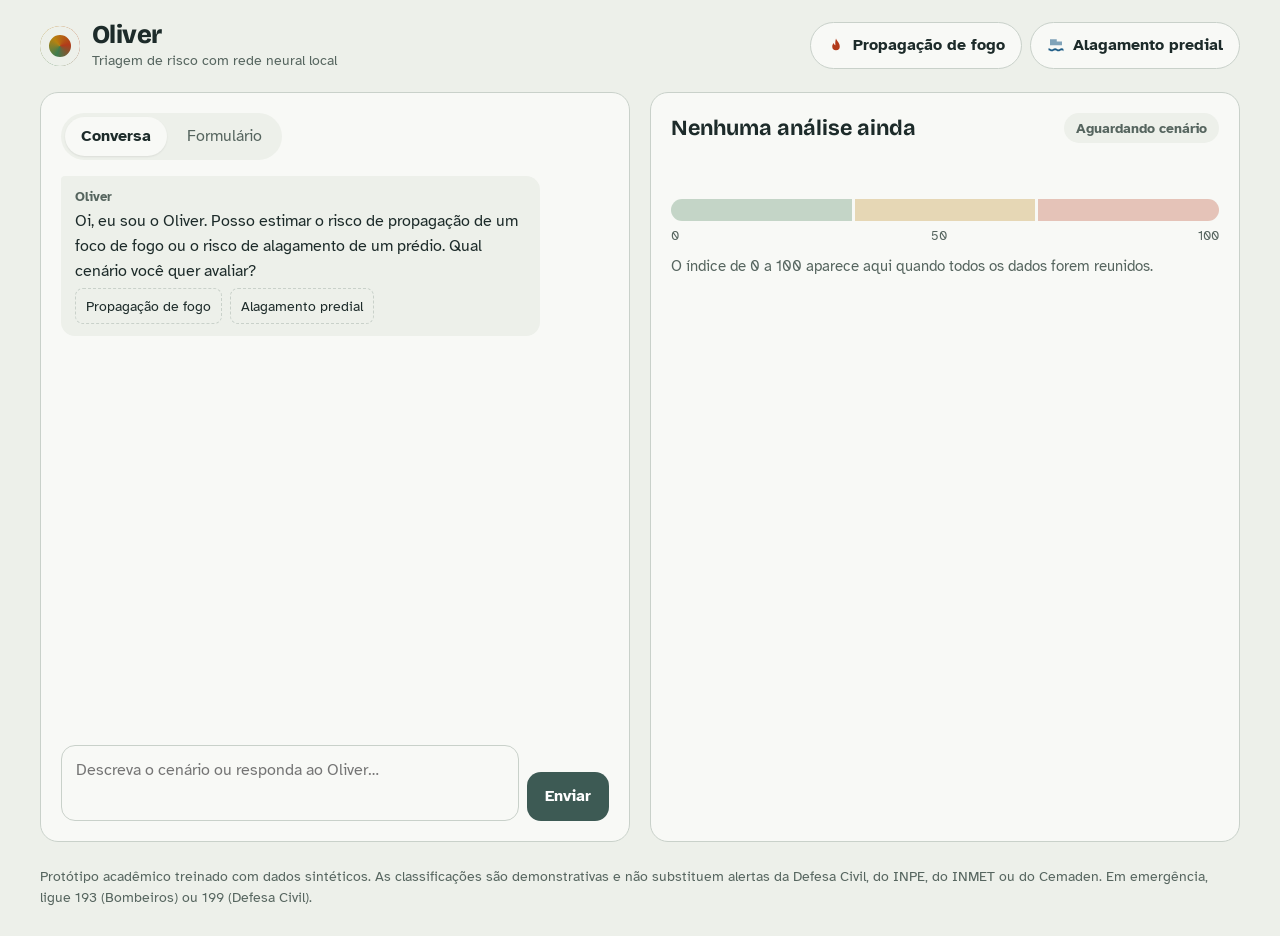
==== static/index.html @ fa134bd2 "Oliver: rede neural de triagem de fogo e alagamento com site, login e relatório Co-Authored-By: Clau" ====
<!doctype html>
<html lang="pt-BR">
<head>
  <meta charset="utf-8">
  <meta name="viewport" content="width=device-width, initial-scale=1">
  <title>Oliver · Triagem de risco</title>
  <meta name="description" content="Oliver: rede neural demonstrativa para triagem de risco de propagação de fogo e alagamento predial.">
  <link rel="preconnect" href="https://fonts.googleapis.com">
  <link rel="preconnect" href="https://fonts.gstatic.com" crossorigin>
  <link href="https://fonts.googleapis.com/css2?family=Atkinson+Hyperlegible:wght@400;700&family=Bricolage+Grotesque:opsz,wght@12..96,500;12..96,700;12..96,800&display=swap" rel="stylesheet">
  <link rel="stylesheet" href="style.css">
</head>
<body data-domain="">
  <header class="topbar">
    <div class="brand">
      <span class="brand-mark" aria-hidden="true"></span>
      <div>
        <h1>Oliver</h1>
        <p>Triagem de risco com rede neural local</p>
      </div>
    </div>
    <div class="top-right">
    <nav class="scenario" aria-label="Cenário de análise">
      <button type="button" class="scenario-btn" data-domain="fire" aria-pressed="false">
        <svg viewBox="0 0 24 24" aria-hidden="true"><path d="M12 2c1 3.5 5 5.5 5 10.5A5 5 0 0 1 7 12.5c0-2 1-3.5 2-4.5.3 1.6 1.2 2.6 2.2 3C10.8 8 11 5 12 2Z"/></svg>
        Propagação de fogo
      </button>
      <button type="button" class="scenario-btn" data-domain="flood" aria-pressed="false">
        <svg viewBox="0 0 24 24" aria-hidden="true"><path d="M4 3h9v8H4zM13 6h7v5h-7z" opacity=".55"/><path d="M2 15c2.2 0 2.2 1.5 4.4 1.5S8.6 15 10.8 15s2.2 1.5 4.4 1.5S17.4 15 19.6 15 22 16.5 22 16.5V19s-.2-1.5-2.4-1.5-2.2 1.5-4.4 1.5-2.2-1.5-4.4-1.5S8.6 19 6.4 19 4.2 17.5 2 17.5Z"/></svg>
        Alagamento predial
      </button>
    </nav>
    <div class="account" id="account" hidden>
      <span id="account-name"></span>
      <button type="button" id="logout-btn" class="ghost-btn">Sair</button>
    </div>
    </div>
  </header>

  <main class="layout">
    <!-- Coluna esquerda: entrada de dados -->
    <section class="input-panel" aria-label="Entrada de dados">
      <div class="mode-switch" role="tablist" aria-label="Modo de entrada">
        <button type="button" role="tab" id="tab-chat" aria-selected="true" aria-controls="pane-chat">Conversa</button>
        <button type="button" role="tab" id="tab-form" aria-selected="false" aria-controls="pane-form">Formulário</button>
      </div>

      <!-- Conversa -->
      <div id="pane-chat" role="tabpanel" aria-labelledby="tab-chat" class="pane">
        <ol id="messages" class="messages" aria-live="polite"></ol>
        <form id="chat-form" class="composer" autocomplete="off">
          <label for="chat-input" class="visually-hidden">Mensagem para Oliver</label>
          <textarea id="chat-input" rows="2" placeholder="Descreva o cenário ou responda ao Oliver…" maxlength="12000"></textarea>
          <button type="submit" class="send-btn">Enviar</button>
        </form>
      </div>

      <!-- Formulário estruturado -->
      <div id="pane-form" role="tabpanel" aria-labelledby="tab-form" class="pane" hidden>
        <p class="form-empty" id="form-empty">Escolha um cenário no topo para ver os campos.</p>

        <form id="fire-form" class="data-form" data-domain="fire" hidden novalidate>
          <div class="field full">
            <label for="f-loc">Local</label>
            <input id="f-loc" name="loc" required placeholder="Ex.: Chapada dos Veadeiros, GO">
          </div>
          <fieldset class="field full">
            <legend>Há fogo ativo agora?</legend>
            <div class="radio-row">
              <label><input type="radio" name="active" value="sim" required> Sim</label>
              <label><input type="radio" name="active" value="não"> Não</label>
            </div>
          </fieldset>
          <div class="field">
            <label for="f-wind">Velocidade do vento <span class="unit">km/h</span></label>
            <input id="f-wind" name="wind" type="number" min="0" max="100" step="any" required inputmode="decimal">
          </div>
          <div class="field">
            <label for="f-dir">Direção do vento</label>
            <select id="f-dir" name="dir" required>
              <option value="">Selecione</option>
              <option>norte</option><option>nordeste</option><option>leste</option><option>sudeste</option>
              <option>sul</option><option>sudoeste</option><option>oeste</option><option>noroeste</option>
            </select>
          </div>
          <div class="field">
            <label for="f-hum">Umidade relativa <span class="unit">%</span></label>
            <input id="f-hum" name="hum" type="number" min="0" max="100" step="any" required inputmode="decimal">
          </div>
          <div class="field">
            <label for="f-dry">Secura da vegetação <span class="unit">%</span></label>
            <input id="f-dry" name="dry" type="number" min="0" max="100" step="any" required inputmode="decimal">
          </div>
          <div class="field">
            <label for="f-slope">Declividade <span class="unit">%</span></label>
            <input id="f-slope" name="slope" type="number" min="0" max="100" step="any" required inputmode="decimal">
          </div>
          <p class="form-error" role="alert" hidden></p>
          <button type="submit" class="primary-btn full">Calcular risco de propagação</button>
        </form>

        <form id="flood-form" class="data-form" data-domain="flood" hidden novalidate>
          <div class="field full">
            <label for="a-loc">Local do prédio</label>
            <input id="a-loc" name="loc" required placeholder="Ex.: Centro, São Luís – MA">
          </div>
          <div class="field">
            <label for="a-rain">Chuva acumulada (24 h) <span class="unit">mm</span></label>
            <input id="a-rain" name="rain" type="number" min="0" step="any" required inputmode="decimal">
          </div>
          <div class="field">
            <label for="a-fc">Chuva prevista (24 h) <span class="unit">mm</span></label>
            <input id="a-fc" name="forecast" type="number" min="0" step="any" required inputmode="decimal">
          </div>
          <div class="field">
            <label for="a-dist">Distância de rio/córrego <span class="unit">m</span></label>
            <input id="a-dist" name="dist" type="number" min="0" step="any" required inputmode="decimal">
          </div>
          <div class="field">
            <label for="a-drain">Condição da drenagem</label>
            <select id="a-drain" name="drain" required>
              <option value="">Selecione</option>
              <option value="boa">Boa (bueiros livres)</option>
              <option value="regular">Regular (parcialmente obstruída)</option>
              <option value="ruim">Ruim (entupida ou precária)</option>
            </select>
          </div>
          <div class="field full">
            <label for="a-floor">Piso mais vulnerável</label>
            <select id="a-floor" name="floor" required>
              <option value="">Selecione</option>
              <option value="subsolo">Subsolo ou garagem subterrânea</option>
              <option value="térreo">Térreo</option>
              <option value="pavimento elevado">Pavimento elevado</option>
            </select>
          </div>
          <p class="form-error" role="alert" hidden></p>
          <button type="submit" class="primary-btn full">Calcular risco de alagamento</button>
        </form>
      </div>
    </section>

    <!-- Coluna direita: resultado -->
    <section class="result-panel" aria-label="Resultado da análise" aria-live="polite">
      <div class="gauge-block">
        <div class="gauge-head">
          <h2 id="result-title">Nenhuma análise ainda</h2>
          <span id="risk-badge" class="badge" data-risk="">Aguardando cenário</span>
        </div>
        <div class="gauge" id="gauge" aria-hidden="true">
          <div class="gauge-track">
            <span class="zone" data-zone="Baixo"></span>
            <span class="zone" data-zone="Moderado"></span>
            <span class="zone" data-zone="Alto"></span>
          </div>
          <div class="gauge-needle" id="gauge-needle"><span id="gauge-value">–</span></div>
          <div class="gauge-scale"><span>0</span><span>50</span><span>100</span></div>
        </div>
        <p class="gauge-caption" id="gauge-caption">O índice de 0 a 100 aparece aqui quando todos os dados forem reunidos.</p>
      </div>

      <div class="probs" id="probs" hidden>
        <h3>Probabilidade por classe</h3>
        <ul id="prob-list"></ul>
      </div>

      <div class="findings" id="findings-block" hidden>
        <h3>Dados da análise</h3>
        <div class="table-wrap">
          <table>
            <thead><tr><th scope="col">Item</th><th scope="col">Valor</th><th scope="col">Situação</th></tr></thead>
            <tbody id="findings"></tbody>
          </table>
        </div>
      </div>

      <div class="actions" id="actions-block" hidden>
        <h3>Próximos passos</h3>
        <ul id="actions"></ul>
      </div>

      <div class="report" id="report-block" hidden>
        <h3>Relatório em PDF</h3>
        <ul class="report-list" id="report-list"></ul>
        <p class="report-note" id="report-note"></p>
        <div class="report-actions">
          <button type="button" id="pdf-btn" class="primary-btn">Gerar relatório em PDF</button>
          <button type="button" id="other-btn" class="ghost-btn" hidden>Analisar também</button>
        </div>
      </div>

      <button type="button" id="reset-btn" class="ghost-btn" hidden>Nova análise</button>
    </section>
  </main>

  <footer class="disclaimer">
    Protótipo acadêmico treinado com dados sintéticos. As classificações são demonstrativas e não substituem
    alertas da Defesa Civil, do INPE, do INMET ou do Cemaden. Em emergência, ligue 193 (Bombeiros) ou 199 (Defesa Civil).
  </footer>

  <script src="app.js"></script>
</body>
</html>
---- static/style.css ----
:root {
  --paper: #edf0ea;
  --surface: #f8f9f6;
  --ink: #1d2b2a;
  --muted: #56655f;
  --line: #c9d1ca;
  --accent: #3d5a54;
  --accent-soft: #dfe6e1;
  --risk-baixo: #3e7c4f;
  --risk-moderado: #b8820f;
  --risk-alto: #b23a1a;
  --radius-lg: 18px;
  --radius-sm: 8px;
  --font-display: "Bricolage Grotesque", system-ui, sans-serif;
  --font-body: "Atkinson Hyperlegible", system-ui, sans-serif;
}
body[data-domain="fire"]  { --accent: #b23a1a; --accent-soft: #f3ddd3; }
body[data-domain="flood"] { --accent: #1e5c86; --accent-soft: #d6e4ee; }

@media (prefers-color-scheme: dark) {
  :root {
    --paper: #141b1a; --surface: #1c2523; --ink: #e6ece8; --muted: #9daca6; --line: #2f3c39;
    --accent: #8fb3a8; --accent-soft: #24302d;
    --risk-baixo: #6fb07f; --risk-moderado: #e0b14a; --risk-alto: #ec7a55;
  }
  body[data-domain="fire"]  { --accent: #ec7a55; --accent-soft: #3a241c; }
  body[data-domain="flood"] { --accent: #6fa9d6; --accent-soft: #1b2c39; }
}

* { box-sizing: border-box; }
html { -webkit-text-size-adjust: 100%; }
body {
  margin: 0;
  background: var(--paper);
  color: var(--ink);
  font: 400 1rem/1.55 var(--font-body);
  transition: background-color .3s;
}
h1, h2, h3 { font-family: var(--font-display); margin: 0; line-height: 1.15; }
button, input, select, textarea { font: inherit; color: inherit; }
:focus-visible { outline: 3px solid var(--accent); outline-offset: 2px; }
.visually-hidden { position: absolute; width: 1px; height: 1px; overflow: hidden; clip: rect(0 0 0 0); white-space: nowrap; }

/* ---------- Topo ---------- */
.topbar {
  display: flex; flex-wrap: wrap; align-items: center; justify-content: space-between; gap: 16px;
  padding: 20px clamp(16px, 4vw, 40px);
}
.brand { display: flex; align-items: center; gap: 12px; }
.brand-mark {
  width: 40px; height: 40px; border-radius: 50%;
  background: conic-gradient(from 200deg, var(--risk-baixo), var(--risk-moderado), var(--risk-alto), var(--risk-baixo));
  box-shadow: inset 0 0 0 9px var(--paper);
}
.brand h1 { font-size: 1.6rem; font-weight: 800; letter-spacing: -.02em; }
.brand p { margin: 0; color: var(--muted); font-size: .9rem; }

.top-right { display: flex; align-items: center; gap: 16px; flex-wrap: wrap; }
.scenario { display: flex; gap: 8px; flex-wrap: wrap; }
.account { display: flex; align-items: center; gap: 10px; color: var(--muted); font-size: .92rem; }
.account[hidden] { display: none; }
.account .ghost-btn { margin-top: 0; padding: 8px 14px; }
.scenario-btn {
  display: inline-flex; align-items: center; gap: 8px;
  padding: 10px 16px; border-radius: 999px;
  border: 1.5px solid var(--line); background: var(--surface); cursor: pointer;
  font-weight: 700;
}
.scenario-btn svg { width: 18px; height: 18px; fill: currentColor; }
.scenario-btn[data-domain="fire"]  { --c: var(--risk-alto); }
.scenario-btn[data-domain="flood"] { --c: #1e5c86; }
@media (prefers-color-scheme: dark) { .scenario-btn[data-domain="flood"] { --c: #6fa9d6; } }
.scenario-btn svg { color: var(--c); }
.scenario-btn:hover { border-color: var(--c); }
.scenario-btn[aria-pressed="true"] { background: var(--c); border-color: var(--c); color: #fff; }
.scenario-btn[aria-pressed="true"] svg { color: #fff; }

/* ---------- Layout ---------- */
.layout {
  display: grid; grid-template-columns: minmax(0, 1fr) minmax(0, 1fr); gap: 20px;
  padding: 0 clamp(16px, 4vw, 40px) 24px;
  max-width: 1280px; margin: 0 auto;
}
@media (max-width: 900px) { .layout { grid-template-columns: 1fr; } }

.input-panel, .result-panel {
  background: var(--surface); border: 1px solid var(--line); border-radius: var(--radius-lg);
  padding: 20px; min-width: 0;
}
.input-panel { display: flex; flex-direction: column; min-height: 560px; }
@media (min-width: 901px) { .input-panel { height: calc(100vh - 150px); min-height: 520px; position: sticky; top: 16px; } }

/* ---------- Abas ---------- */
.mode-switch {
  display: inline-flex; padding: 4px; gap: 4px; align-self: flex-start;
  background: var(--paper); border-radius: 999px; margin-bottom: 16px;
}
.mode-switch button {
  border: 0; background: transparent; padding: 7px 16px; border-radius: 999px; cursor: pointer; color: var(--muted);
}
.mode-switch button[aria-selected="true"] { background: var(--surface); color: var(--ink); font-weight: 700; box-shadow: 0 1px 2px rgba(0,0,0,.08); }
.pane { display: flex; flex-direction: column; flex: 1; min-height: 0; }
.pane[hidden] { display: none; }

/* ---------- Conversa ---------- */
.messages { list-style: none; margin: 0; padding: 0 4px 0 0; flex: 1; overflow-y: auto; display: flex; flex-direction: column; gap: 12px; }
.msg { max-width: 88%; padding: 12px 14px; border-radius: 14px; white-space: pre-wrap; overflow-wrap: anywhere; }
.msg.bot { background: var(--paper); border-top-left-radius: 4px; align-self: flex-start; }
.msg.user { background: var(--accent); color: #fff; border-top-right-radius: 4px; align-self: flex-end; }
@media (prefers-color-scheme: dark) { .msg.user { color: #10181a; } }
.msg.error { background: transparent; border: 1.5px solid var(--risk-alto); color: var(--ink); align-self: stretch; max-width: none; }
.msg .who { display: block; font-size: .8rem; color: var(--muted); margin-bottom: 2px; font-weight: 700; }
.msg.user .who { color: inherit; opacity: .8; }
.msg.typing { color: var(--muted); }
.typing-dots span { display: inline-block; width: 6px; height: 6px; margin-right: 3px; border-radius: 50%; background: currentColor; animation: blink 1.2s infinite; }
.typing-dots span:nth-child(2) { animation-delay: .2s; } .typing-dots span:nth-child(3) { animation-delay: .4s; }
@keyframes blink { 0%, 80%, 100% { opacity: .25; } 40% { opacity: 1; } }

.quick { display: flex; flex-wrap: wrap; gap: 8px; margin-top: 4px; }
.quick button {
  border: 1.5px dashed var(--line); background: transparent; border-radius: var(--radius-sm);
  padding: 6px 10px; cursor: pointer; font-size: .9rem; text-align: left;
}
.quick button:hover { border-color: var(--accent); border-style: solid; }

.composer { display: flex; gap: 8px; margin-top: 14px; align-items: flex-end; }
.composer textarea {
  flex: 1; resize: none; min-height: 48px; max-height: 160px;
  padding: 12px 14px; border-radius: 14px; border: 1.5px solid var(--line); background: var(--surface);
}
.composer textarea:focus { border-color: var(--accent); outline: none; }
.send-btn, .primary-btn {
  border: 0; background: var(--accent); color: #fff; font-weight: 700; cursor: pointer;
  padding: 12px 18px; border-radius: 14px;
}
@media (prefers-color-scheme: dark) { .send-btn, .primary-btn { color: #10181a; } }
.send-btn:disabled, .primary-btn:disabled { opacity: .5; cursor: wait; }

/* ---------- Formulário ---------- */
.form-empty { color: var(--muted); }
.data-form { display: grid; grid-template-columns: 1fr 1fr; gap: 14px 16px; overflow-y: auto; padding-right: 4px; }
.data-form[hidden] { display: none; }
@media (max-width: 520px) { .data-form { grid-template-columns: 1fr; } }
.field { display: flex; flex-direction: column; gap: 6px; min-width: 0; border: 0; padding: 0; margin: 0; }
.field.full, .full { grid-column: 1 / -1; }
.field label, .field legend { font-weight: 700; font-size: .92rem; padding: 0; }
.unit { color: var(--muted); font-weight: 400; }
.field input, .field select {
  padding: 10px 12px; border-radius: var(--radius-sm); border: 1.5px solid var(--line); background: var(--surface); width: 100%;
}
.field input:focus, .field select:focus { border-color: var(--accent); outline: none; }
.field input[aria-invalid="true"], .field select[aria-invalid="true"] { border-color: var(--risk-alto); }
.radio-row { display: flex; gap: 20px; }
.radio-row label { font-weight: 400; display: flex; align-items: center; gap: 6px; cursor: pointer; }
.radio-row input { accent-color: var(--accent); width: 18px; height: 18px; }
.form-error { grid-column: 1 / -1; margin: 0; color: var(--risk-alto); font-weight: 700; }

/* ---------- Resultado / termômetro ---------- */
.gauge-head { display: flex; align-items: center; justify-content: space-between; gap: 12px; flex-wrap: wrap; }
.gauge-head h2 { font-size: 1.35rem; }
.badge {
  padding: 4px 12px; border-radius: 999px; font-weight: 700; font-size: .9rem;
  background: var(--paper); color: var(--muted);
}
.badge[data-risk="Baixo"]    { background: var(--risk-baixo); color: #fff; }
.badge[data-risk="Moderado"] { background: var(--risk-moderado); color: #fff; }
.badge[data-risk="Alto"]     { background: var(--risk-alto); color: #fff; }

.gauge { position: relative; margin: 56px 0 8px; }
.gauge-track { display: flex; height: 22px; border-radius: 999px; overflow: hidden; gap: 3px; }
.zone { flex: 1; opacity: .28; transition: opacity .4s; }
.zone[data-zone="Baixo"]    { background: var(--risk-baixo); }
.zone[data-zone="Moderado"] { background: var(--risk-moderado); }
.zone[data-zone="Alto"]     { background: var(--risk-alto); }
.zone.on { opacity: 1; }
.gauge-needle {
  position: absolute; top: -48px; left: 0; transform: translateX(-50%);
  display: flex; flex-direction: column; align-items: center;
  transition: left .9s cubic-bezier(.2,.8,.2,1); opacity: 0;
}
.gauge.has-value .gauge-needle { opacity: 1; }
.gauge-needle span {
  font-family: var(--font-display); font-weight: 800; font-size: 1.9rem; line-height: 1; letter-spacing: -.03em;
}
.gauge-needle::after { content: ""; width: 3px; height: 34px; margin-top: 4px; background: var(--ink); border-radius: 2px; }
.gauge-scale { display: flex; justify-content: space-between; color: var(--muted); font-size: .8rem; margin-top: 6px; }
.gauge-caption { color: var(--muted); margin: 8px 0 0; font-size: .92rem; }

.result-panel h3 { font-size: 1.05rem; margin: 26px 0 10px; }
.probs ul { list-style: none; margin: 0; padding: 0; display: grid; gap: 8px; }
.prob { display: grid; grid-template-columns: 84px 1fr 56px; align-items: center; gap: 10px; font-size: .95rem; }
.prob-bar { height: 10px; background: var(--paper); border-radius: 999px; overflow: hidden; }
.prob-bar i { display: block; height: 100%; width: 0; border-radius: inherit; transition: width .8s ease; }
.prob-val { text-align: right; font-variant-numeric: tabular-nums; }

.table-wrap { overflow-x: auto; border: 1px solid var(--line); border-radius: var(--radius-sm); }
table { width: 100%; border-collapse: collapse; font-size: .93rem; }
th, td { text-align: left; padding: 9px 12px; vertical-align: top; }
thead th { background: var(--paper); font-weight: 700; }
tbody tr + tr td { border-top: 1px solid var(--line); }
td.missing { color: var(--risk-alto); font-weight: 700; }
.dot { display: inline-flex; align-items: center; gap: 6px; white-space: nowrap; }
.dot::before { content: ""; width: 9px; height: 9px; border-radius: 50%; background: var(--line); }
.dot[data-risk="Baixo"]::before    { background: var(--risk-baixo); }
.dot[data-risk="Moderado"]::before { background: var(--risk-moderado); }
.dot[data-risk="Alto"]::before     { background: var(--risk-alto); }
td small { display: block; color: var(--muted); }

.actions ul { margin: 0; padding-left: 20px; display: grid; gap: 6px; }
.ghost-btn {
  margin-top: 22px; border: 1.5px solid var(--line); background: transparent; border-radius: 999px;
  padding: 9px 18px; cursor: pointer; font-weight: 700;
}
.ghost-btn:hover { border-color: var(--accent); }

/* ---------- Relatório ---------- */
.report {
  margin-top: 26px; padding: 16px; border-radius: 14px;
  background: linear-gradient(100deg, rgba(178,58,26,.08), rgba(30,92,134,.08));
  border: 1px solid var(--line);
}
.report h3 { margin-top: 0 !important; }
.report-list { list-style: none; margin: 0 0 8px; padding: 0; display: grid; gap: 6px; font-size: .95rem; }
.report-list li { display: flex; gap: 8px; align-items: baseline; }
.report-list li::before { content: ""; flex: none; width: 10px; height: 10px; border-radius: 50%; transform: translateY(1px); }
.report-list li.ok::before { background: var(--risk-baixo); }
.report-list li.todo { color: var(--muted); }
.report-list li.todo::before { border: 1.5px dashed var(--muted); }
.report-note { margin: 0 0 12px; color: var(--muted); font-size: .9rem; }
.report-actions { display: flex; flex-wrap: wrap; gap: 10px; align-items: center; }
.report-actions .ghost-btn { margin-top: 0; }

.report-modal {
  position: fixed; inset: 0; z-index: 50; display: flex; flex-direction: column;
  background: rgba(15, 25, 24, .72); padding: max(16px, env(safe-area-inset-top, 0px)) max(16px, env(safe-area-inset-right, 0px)) 16px max(16px, env(safe-area-inset-left, 0px));
}
.report-modal[hidden] { display: none; }
.report-modal-bar {
  display: flex; align-items: center; justify-content: space-between; gap: 12px; flex-wrap: wrap;
  background: var(--surface); border-radius: 14px 14px 0 0; padding: 12px 16px;
}
.report-modal-bar p { margin: 0; color: var(--muted); font-size: .9rem; min-width: 0; flex: 1 1 240px; }
.report-modal-bar .ghost-btn { margin-top: 0; }
.report-modal iframe { flex: 1; width: 100%; border: 0; background: #fff; border-radius: 0 0 14px 14px; }

.disclaimer {
  max-width: 1280px; margin: 0 auto; padding: 0 clamp(16px, 4vw, 40px) 28px;
  color: var(--muted); font-size: .85rem;
}

@media (prefers-reduced-motion: reduce) {
  *, *::before, *::after { transition: none !important; animation: none !important; }
}
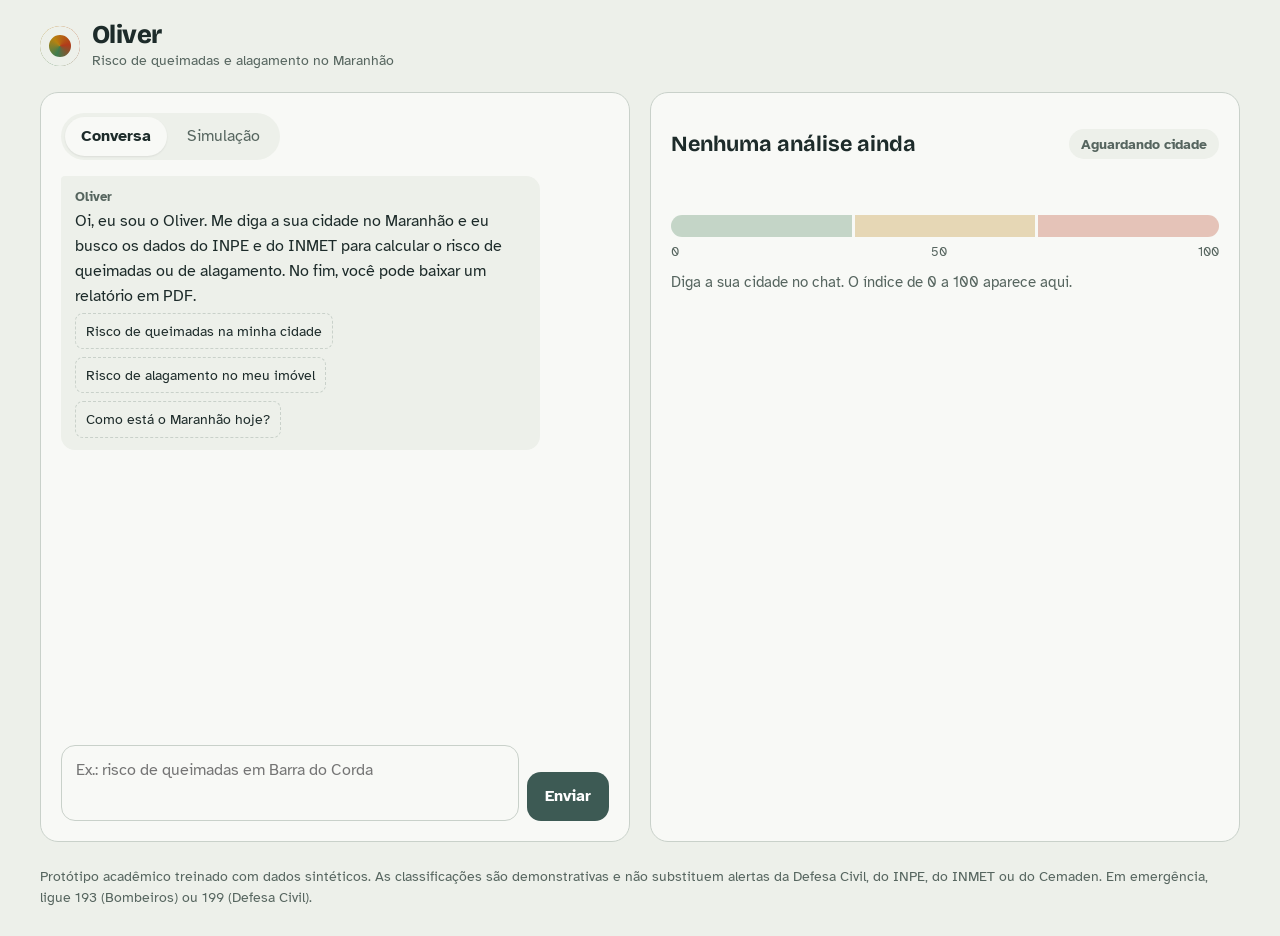
==== commit d9ecf439: "Oliver regional: conversa por município do Maranhão com dados do INPE, INMET e Open-Meteo Co-Authore" ====
--- a/static/index.html
+++ b/static/index.html
@@ -16,20 +16,10 @@
       <span class="brand-mark" aria-hidden="true"></span>
       <div>
         <h1>Oliver</h1>
-        <p>Triagem de risco com rede neural local</p>
+        <p>Risco de queimadas e alagamento no Maranhão</p>
       </div>
     </div>
     <div class="top-right">
-    <nav class="scenario" aria-label="Cenário de análise">
-      <button type="button" class="scenario-btn" data-domain="fire" aria-pressed="false">
-        <svg viewBox="0 0 24 24" aria-hidden="true"><path d="M12 2c1 3.5 5 5.5 5 10.5A5 5 0 0 1 7 12.5c0-2 1-3.5 2-4.5.3 1.6 1.2 2.6 2.2 3C10.8 8 11 5 12 2Z"/></svg>
-        Propagação de fogo
-      </button>
-      <button type="button" class="scenario-btn" data-domain="flood" aria-pressed="false">
-        <svg viewBox="0 0 24 24" aria-hidden="true"><path d="M4 3h9v8H4zM13 6h7v5h-7z" opacity=".55"/><path d="M2 15c2.2 0 2.2 1.5 4.4 1.5S8.6 15 10.8 15s2.2 1.5 4.4 1.5S17.4 15 19.6 15 22 16.5 22 16.5V19s-.2-1.5-2.4-1.5-2.2 1.5-4.4 1.5-2.2-1.5-4.4-1.5S8.6 19 6.4 19 4.2 17.5 2 17.5Z"/></svg>
-        Alagamento predial
-      </button>
-    </nav>
     <div class="account" id="account" hidden>
       <span id="account-name"></span>
       <button type="button" id="logout-btn" class="ghost-btn">Sair</button>
@@ -42,7 +32,7 @@
     <section class="input-panel" aria-label="Entrada de dados">
       <div class="mode-switch" role="tablist" aria-label="Modo de entrada">
         <button type="button" role="tab" id="tab-chat" aria-selected="true" aria-controls="pane-chat">Conversa</button>
-        <button type="button" role="tab" id="tab-form" aria-selected="false" aria-controls="pane-form">Formulário</button>
+        <button type="button" role="tab" id="tab-form" aria-selected="false" aria-controls="pane-form">Simulação</button>
       </div>
 
       <!-- Conversa -->
@@ -50,16 +40,22 @@
         <ol id="messages" class="messages" aria-live="polite"></ol>
         <form id="chat-form" class="composer" autocomplete="off">
           <label for="chat-input" class="visually-hidden">Mensagem para Oliver</label>
-          <textarea id="chat-input" rows="2" placeholder="Descreva o cenário ou responda ao Oliver…" maxlength="12000"></textarea>
+          <textarea id="chat-input" rows="2" placeholder="Ex.: risco de queimadas em Barra do Corda" maxlength="12000"></textarea>
           <button type="submit" class="send-btn">Enviar</button>
         </form>
       </div>
 
       <!-- Formulário estruturado -->
       <div id="pane-form" role="tabpanel" aria-labelledby="tab-form" class="pane" hidden>
-        <p class="form-empty" id="form-empty">Escolha um cenário no topo para ver os campos.</p>
-
-        <form id="fire-form" class="data-form" data-domain="fire" hidden novalidate>
+        <div class="sim-head">
+          <div class="sim-switch" role="group" aria-label="Tipo de simulação">
+            <button type="button" data-sim="fire" aria-pressed="true">Fogo</button>
+            <button type="button" data-sim="flood" aria-pressed="false">Alagamento</button>
+          </div>
+          <p class="sim-note">Teste a rede neural com valores escolhidos por você, sem usar os dados oficiais.</p>
+        </div>
+
+        <form id="fire-form" class="data-form" data-domain="fire" novalidate>
           <div class="field full">
             <label for="f-loc">Local</label>
             <input id="f-loc" name="loc" required placeholder="Ex.: Chapada dos Veadeiros, GO">
@@ -142,6 +138,7 @@
 
     <!-- Coluna direita: resultado -->
     <section class="result-panel" aria-label="Resultado da análise" aria-live="polite">
+      <div class="result-switch" id="result-switch" role="tablist" aria-label="Resultados" hidden></div>
       <div class="gauge-block">
         <div class="gauge-head">
           <h2 id="result-title">Nenhuma análise ainda</h2>
@@ -157,6 +154,12 @@
           <div class="gauge-scale"><span>0</span><span>50</span><span>100</span></div>
         </div>
         <p class="gauge-caption" id="gauge-caption">O índice de 0 a 100 aparece aqui quando todos os dados forem reunidos.</p>
+      </div>
+
+      <div class="map-block" id="map-block" hidden>
+        <h3>Focos de calor na região</h3>
+        <div id="map" class="map" role="img" aria-label="Mapa com o município e os focos de calor das últimas 48 horas"></div>
+        <p class="map-caption" id="map-caption"></p>
       </div>
 
       <div class="probs" id="probs" hidden>
@@ -179,6 +182,12 @@
         <ul id="actions"></ul>
       </div>
 
+      <div class="sources" id="sources-block" hidden>
+        <h3>Fontes dos dados</h3>
+        <p class="sources-time" id="sources-time"></p>
+        <ul id="sources"></ul>
+      </div>
+
       <div class="report" id="report-block" hidden>
         <h3>Relatório em PDF</h3>
         <ul class="report-list" id="report-list"></ul>
--- a/static/style.css
+++ b/static/style.css
@@ -213,6 +213,32 @@
 }
 .ghost-btn:hover { border-color: var(--accent); }
 
+/* ---------- Simulação ---------- */
+.sim-head { display: flex; flex-direction: column; gap: 8px; margin-bottom: 14px; }
+.sim-switch { display: inline-flex; gap: 4px; padding: 4px; background: var(--paper); border-radius: 999px; align-self: flex-start; }
+.sim-switch button { border: 0; background: transparent; padding: 6px 14px; border-radius: 999px; cursor: pointer; color: var(--muted); }
+.sim-switch button[aria-pressed="true"] { background: var(--surface); color: var(--ink); font-weight: 700; box-shadow: 0 1px 2px rgba(0,0,0,.08); }
+.sim-note { margin: 0; color: var(--muted); font-size: .9rem; }
+
+/* ---------- Vários resultados ---------- */
+.result-switch { display: flex; flex-wrap: wrap; gap: 8px; margin-bottom: 16px; }
+.chip {
+  border: 1.5px solid var(--line); background: transparent; border-radius: 999px; padding: 7px 14px;
+  cursor: pointer; font-weight: 700; display: inline-flex; align-items: center; gap: 8px;
+}
+.chip::before { content: ""; width: 9px; height: 9px; border-radius: 50%; background: var(--line); }
+.chip[data-risk="Baixo"]::before { background: var(--risk-baixo); }
+.chip[data-risk="Moderado"]::before { background: var(--risk-moderado); }
+.chip[data-risk="Alto"]::before { background: var(--risk-alto); }
+.chip[aria-selected="true"] { border-color: var(--accent); background: var(--accent-soft); }
+
+/* ---------- Mapa e fontes ---------- */
+.map { height: 300px; border-radius: 12px; overflow: hidden; border: 1px solid var(--line); background: var(--paper); z-index: 0; }
+.map-caption { margin: 8px 0 0; color: var(--muted); font-size: .85rem; }
+.sources-time { margin: 0 0 6px; color: var(--muted); font-size: .9rem; }
+.sources ul { margin: 0; padding-left: 20px; display: grid; gap: 4px; font-size: .93rem; }
+.sources a { color: var(--accent); }
+
 /* ---------- Relatório ---------- */
 .report {
   margin-top: 26px; padding: 16px; border-radius: 14px;
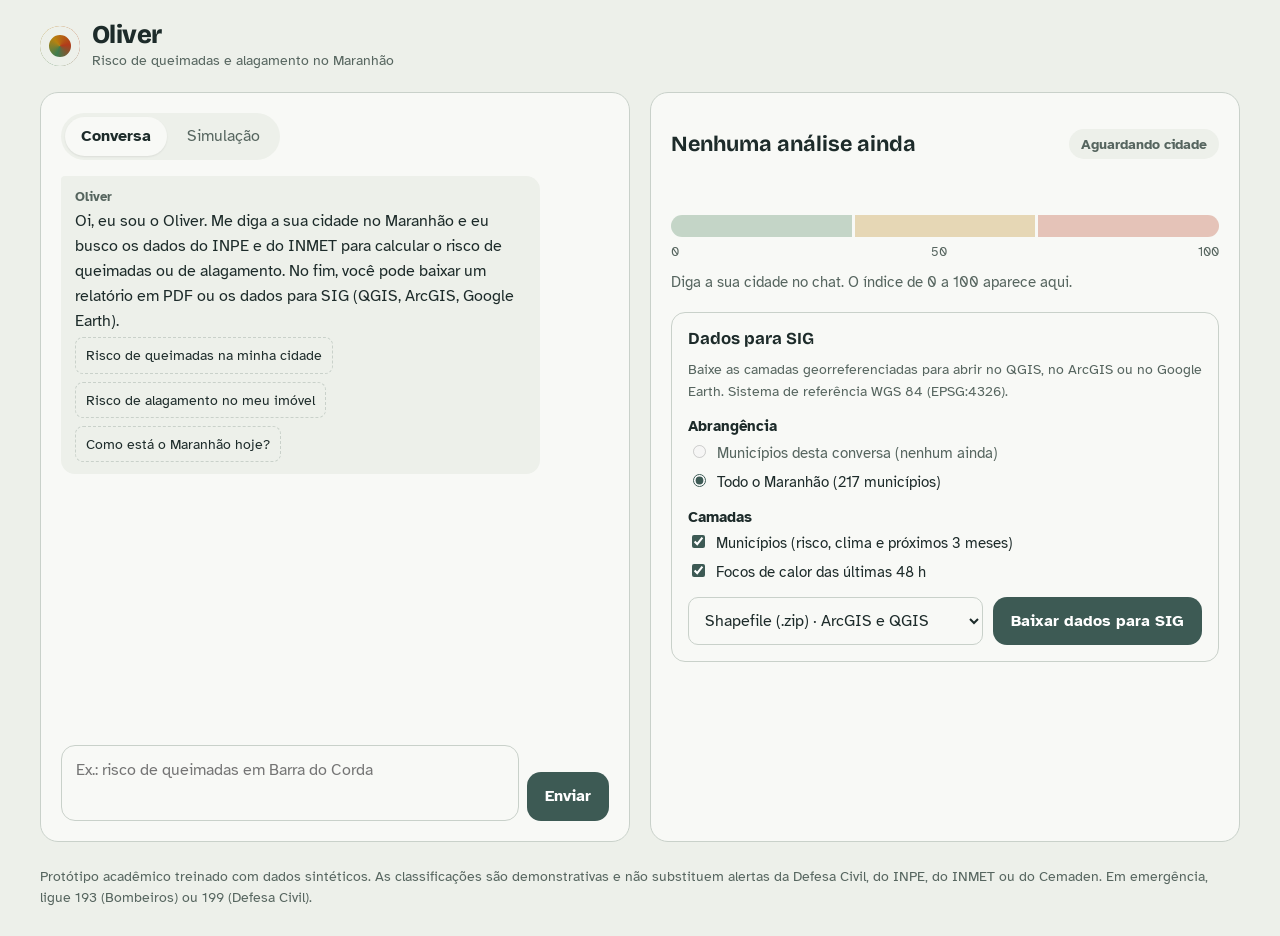
==== commit e434923a: "Exportação de dados georreferenciados para SIG: Shapefile, GeoPackage, GeoJSON, KML e CSV Co-Authore" ====
--- a/static/index.html
+++ b/static/index.html
@@ -162,9 +162,29 @@
         <p class="map-caption" id="map-caption"></p>
       </div>
 
-      <div class="probs" id="probs" hidden>
-        <h3>Probabilidade por classe</h3>
-        <ul id="prob-list"></ul>
+      <div class="season" id="season-block" hidden>
+        <h3>Próximos 3 meses</h3>
+        <p class="season-lead" id="season-lead"></p>
+        <div class="season-cards" id="season-cards"></div>
+        <div class="chart" id="season-chart"></div>
+        <p class="chart-caption" id="season-caption"></p>
+      </div>
+
+      <div class="big-fires" id="big-fires" hidden>
+        <h3>Focos mais intensos (últimas 48 h)</h3>
+        <ol id="big-fires-list"></ol>
+        <p class="map-caption">Intensidade medida pela potência radiativa do fogo (FRP), em megawatts. Quanto maior, mais forte o incêndio. Fonte: INPE.</p>
+      </div>
+
+      <div class="chart-block" id="chart-block" hidden>
+        <h3 id="chart-title">Focos de calor por dia</h3>
+        <div class="chart" id="chart"></div>
+        <p class="chart-caption" id="chart-caption"></p>
+        <details class="chart-table">
+          <summary>Ver os números em tabela</summary>
+          <div class="table-wrap"><table id="chart-table"></table></div>
+        </details>
+        <p class="confidence" id="confidence"></p>
       </div>
 
       <div class="findings" id="findings-block" hidden>
@@ -198,6 +218,34 @@
         </div>
       </div>
 
+      <div class="sig" id="sig-block">
+        <h3>Dados para SIG</h3>
+        <p class="sig-note">Baixe as camadas georreferenciadas para abrir no QGIS, no ArcGIS ou no Google Earth. Sistema de referência WGS 84 (EPSG:4326).</p>
+        <form id="sig-form" class="sig-form">
+          <fieldset class="sig-field">
+            <legend>Abrangência</legend>
+            <label><input type="radio" name="escopo" value="cidades" id="sig-escopo-cidades"> <span id="sig-cidades-label">Municípios desta conversa</span></label>
+            <label><input type="radio" name="escopo" value="estado" id="sig-escopo-estado" checked> Todo o Maranhão (217 municípios)</label>
+          </fieldset>
+          <fieldset class="sig-field">
+            <legend>Camadas</legend>
+            <label><input type="checkbox" name="camada" value="municipios" id="sig-cam-mun" checked> Municípios (risco, clima e próximos 3 meses)</label>
+            <label><input type="checkbox" name="camada" value="focos" id="sig-cam-focos" checked> Focos de calor das últimas 48 h</label>
+          </fieldset>
+          <div class="sig-row">
+            <label for="sig-formato" class="visually-hidden">Formato</label>
+            <select id="sig-formato" name="formato">
+              <option value="shp">Shapefile (.zip) · ArcGIS e QGIS</option>
+              <option value="gpkg">GeoPackage (.gpkg) · QGIS</option>
+              <option value="geojson">GeoJSON (.zip) · QGIS e web</option>
+              <option value="kml">KML · Google Earth</option>
+              <option value="csv">CSV com coordenadas (.zip)</option>
+            </select>
+            <button type="submit" class="primary-btn" id="sig-btn">Baixar dados para SIG</button>
+          </div>
+        </form>
+      </div>
+
       <button type="button" id="reset-btn" class="ghost-btn" hidden>Nova análise</button>
     </section>
   </main>
--- a/static/style.css
+++ b/static/style.css
@@ -1,4 +1,7 @@
 :root {
+  --fogo-1: #a8321a; --fogo-2: #c88a3c; --agua-1: #2f7fb8;
+  --chart-soft: #d9ccbf;
+  --chart-grid: #e2e7e2; --chart-axis: #9aa69f; --chart-muted: #56655f; --chart-ink: #1d2b2a; --chart-surface: #f8f9f6;
   --paper: #edf0ea;
   --surface: #f8f9f6;
   --ink: #1d2b2a;
@@ -19,6 +22,9 @@
 
 @media (prefers-color-scheme: dark) {
   :root {
+    --fogo-1: #d4733f; --fogo-2: #a33f20; --agua-1: #4f9bd4;
+    --chart-soft: #4a3f38;
+    --chart-grid: #2a3633; --chart-axis: #4a5955; --chart-muted: #9daca6; --chart-ink: #e6ece8; --chart-surface: #1c2523;
     --paper: #141b1a; --surface: #1c2523; --ink: #e6ece8; --muted: #9daca6; --line: #2f3c39;
     --accent: #8fb3a8; --accent-soft: #24302d;
     --risk-baixo: #6fb07f; --risk-moderado: #e0b14a; --risk-alto: #ec7a55;
@@ -239,6 +245,46 @@
 .sources ul { margin: 0; padding-left: 20px; display: grid; gap: 4px; font-size: .93rem; }
 .sources a { color: var(--accent); }
 
+/* ---------- Próximos 3 meses ---------- */
+.season-lead { margin: 0 0 12px; color: var(--muted); font-size: .93rem; }
+.season-cards { display: grid; grid-template-columns: repeat(3, minmax(0, 1fr)); gap: 10px; margin-bottom: 14px; }
+@media (max-width: 520px) { .season-cards { grid-template-columns: 1fr; } }
+.season-card { display: flex; flex-direction: column; gap: 3px; padding: 12px; border: 1px solid var(--line); border-radius: 12px; min-width: 0; }
+.season-month { font-weight: 700; }
+.season-level { align-self: flex-start; font-size: .8rem; font-weight: 700; padding: 2px 9px; border-radius: 999px; color: #fff; background: var(--risk-baixo); }
+.season-level[data-level="Média"] { background: var(--risk-moderado); }
+.season-level[data-level="Alta"] { background: var(--risk-alto); }
+.season-num { font-family: var(--font-display); font-size: 1.9rem; line-height: 1.1; margin-top: 4px; font-variant-numeric: tabular-nums; }
+.season-unit, .season-range { color: var(--muted); font-size: .83rem; }
+.season-chance { font-size: .88rem; }
+
+/* ---------- Focos mais intensos ---------- */
+.big-fires ol { margin: 0; padding-left: 22px; display: grid; gap: 4px; font-size: .95rem; font-variant-numeric: tabular-nums; }
+
+/* ---------- Gráfico ---------- */
+.chart { width: 100%; }
+.chart svg { display: block; width: 100%; height: auto; overflow: visible; }
+.chart-caption { margin: 6px 0 0; color: var(--muted); font-size: .85rem; }
+.chart-table { margin-top: 8px; font-size: .9rem; }
+.chart-table summary { cursor: pointer; color: var(--muted); }
+.chart-table table { margin-top: 6px; font-variant-numeric: tabular-nums; }
+.chart-table td:not(:first-child), .chart-table th:not(:first-child) { text-align: right; }
+.confidence { margin: 12px 0 0; padding: 10px 12px; border-radius: 10px; background: var(--paper); font-size: .92rem; }
+.bar-group:hover rect, .bar-group:hover path { opacity: .82; }
+
+/* ---------- Dados para SIG ---------- */
+.sig { margin-top: 18px; padding: 16px; border-radius: 14px; border: 1px solid var(--line); }
+.sig h3 { margin-top: 0 !important; }
+.sig-note { margin: 0 0 12px; color: var(--muted); font-size: .9rem; }
+.sig-form { display: grid; gap: 12px; }
+.sig-field { border: 0; padding: 0; margin: 0; display: grid; gap: 6px; }
+.sig-field legend { font-weight: 700; font-size: .92rem; margin-bottom: 4px; padding: 0; }
+.sig-field label { display: flex; gap: 8px; align-items: flex-start; font-size: .93rem; cursor: pointer; }
+.sig-field input { accent-color: var(--accent); margin-top: 3px; }
+.sig-field input:disabled + span { color: var(--muted); }
+.sig-row { display: flex; flex-wrap: wrap; gap: 10px; }
+.sig-row select { flex: 1 1 220px; min-width: 0; padding: 10px 12px; border-radius: 10px; border: 1.5px solid var(--line); background: var(--surface); }
+
 /* ---------- Relatório ---------- */
 .report {
   margin-top: 26px; padding: 16px; border-radius: 14px;
@@ -251,6 +297,12 @@
 .report-list li::before { content: ""; flex: none; width: 10px; height: 10px; border-radius: 50%; transform: translateY(1px); }
 .report-list li.ok::before { background: var(--risk-baixo); }
 .report-list li.todo { color: var(--muted); }
+.report-list li > span { flex: 1; min-width: 0; }
+.report-list .remove {
+  flex: none; border: 1px solid var(--line); background: transparent; border-radius: 999px;
+  padding: 2px 10px; font-size: .82rem; color: var(--muted); cursor: pointer;
+}
+.report-list .remove:hover { color: var(--risk-alto); border-color: var(--risk-alto); }
 .report-list li.todo::before { border: 1.5px dashed var(--muted); }
 .report-note { margin: 0 0 12px; color: var(--muted); font-size: .9rem; }
 .report-actions { display: flex; flex-wrap: wrap; gap: 10px; align-items: center; }
